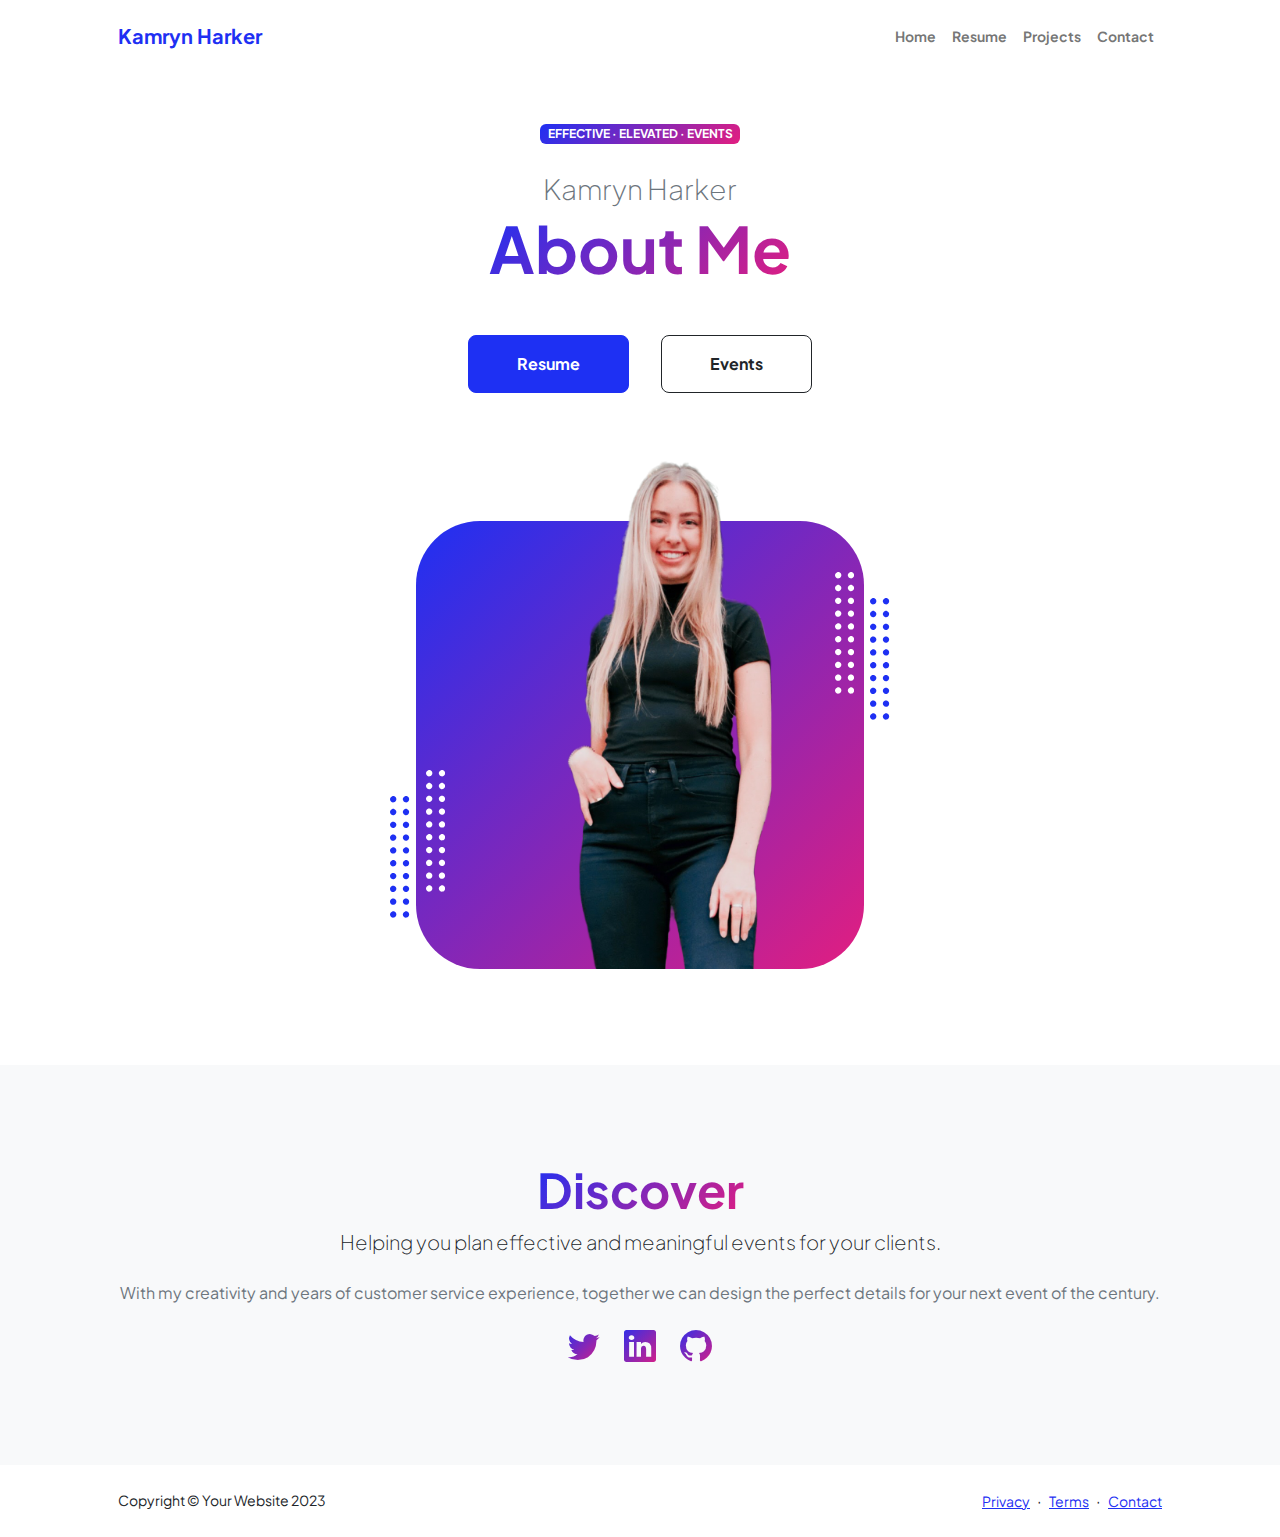
==== index.html @ 3b92400e "Add files via upload" ====
<!DOCTYPE html>
<html lang="en">
    <head>
        <meta charset="utf-8" />
        <meta name="viewport" content="width=device-width, initial-scale=1, shrink-to-fit=no" />
        <meta name="description" content="" />
        <meta name="author" content="" />
        <title>Kamryn Harker About me</title>
        <!-- Favicon-->
        <link rel="icon" type="image/x-icon" href="assets/favicon.ico" />
        <!-- Custom Google font-->
        <link rel="preconnect" href="https://fonts.googleapis.com" />
        <link rel="preconnect" href="https://fonts.gstatic.com" crossorigin />
        <link href="https://fonts.googleapis.com/css2?family=Plus+Jakarta+Sans:wght@100;200;300;400;500;600;700;800;900&amp;display=swap" rel="stylesheet" />
        <!-- Bootstrap icons-->
        <link href="https://cdn.jsdelivr.net/npm/bootstrap-icons@1.8.1/font/bootstrap-icons.css" rel="stylesheet" />
        <!-- Core theme CSS (includes Bootstrap)-->
        <link href="css/styles.css" rel="stylesheet" />
    </head>
    <body class="d-flex flex-column h-100">
        <main class="flex-shrink-0">
            <!-- Navigation-->
            <nav class="navbar navbar-expand-lg navbar-light bg-white py-3">
                <div class="container px-5">
                    <a class="navbar-brand" href="index.html"><span class="fw-bolder text-primary">Kamryn Harker</span></a>
                    <button class="navbar-toggler" type="button" data-bs-toggle="collapse" data-bs-target="#navbarSupportedContent" aria-controls="navbarSupportedContent" aria-expanded="false" aria-label="Toggle navigation"><span class="navbar-toggler-icon"></span></button>
                    <div class="collapse navbar-collapse" id="navbarSupportedContent">
                        <ul class="navbar-nav ms-auto mb-2 mb-lg-0 small fw-bolder">
                            <li class="nav-item"><a class="nav-link" href="index.html">Home</a></li>
                            <li class="nav-item"><a class="nav-link" href="resume.html">Resume</a></li>
                            <li class="nav-item"><a class="nav-link" href="projects.html">Projects</a></li>
                            <li class="nav-item"><a class="nav-link" href="contact.html">Contact</a></li>
                        </ul>
                    </div>
                </div>
            </nav>
            <!-- Header-->
            <header class="py-5">
                <div class="container px-5 pb-5">
                    <div class="row gx-5 align-items-center">
                        <div class="col-xxl-5">
                            <!-- Header text content-->
                            <div class="text-center text-xxl-start">
                                <div class="badge bg-gradient-primary-to-secondary text-white mb-4"><div class="text-uppercase">Effective &middot; Elevated &middot; Events </div></div>
                                <div class="fs-3 fw-light text-muted">Kamryn Harker</div>
                                <h1 class="display-3 fw-bolder mb-5"><span class="text-gradient d-inline">About Me</span></h1>
                                <div class="d-grid gap-3 d-sm-flex justify-content-sm-center justify-content-xxl-start mb-3">
                                    <a class="btn btn-primary btn-lg px-5 py-3 me-sm-3 fs-6 fw-bolder" href="resume.html">Resume</a>
                                    <a class="btn btn-outline-dark btn-lg px-5 py-3 fs-6 fw-bolder" href="projects.html">Events</a>
                                </div>
                            </div>
                        </div>
                        <div class="col-xxl-7">
                            <!-- Header profile picture-->
                            <div class="d-flex justify-content-center mt-5 mt-xxl-0">
                                <div class="profile bg-gradient-primary-to-secondary">
                                    <!-- TIP: For best results, use a photo with a transparent background like the demo example below-->
                                    <!-- Watch a tutorial on how to do this on YouTube (link)-->
                                    <img class="profile-img" src="assets/My project-1.png" alt="..." />
                                    <div class="dots-1">
                                        <!-- SVG Dots-->
                                        <svg version="1.1" xmlns="http://www.w3.org/2000/svg" xmlns:xlink="http://www.w3.org/1999/xlink" x="0px" y="0px" viewBox="0 0 191.6 1215.4" style="enable-background: new 0 0 191.6 1215.4" xml:space="preserve">
                                            <g transform="translate(0.000000,1280.000000) scale(0.100000,-0.100000)">
                                                <path d="M227.7,12788.6c-105-35-200-141-222-248c-43-206,163-412,369-369c155,32,275,190,260,339c-11,105-90,213-190,262        C383.7,12801.6,289.7,12808.6,227.7,12788.6z"></path>
                                                <path d="M1507.7,12788.6c-151-50-253-216-222-362c25-119,136-230,254-255c194-41,395,142,375,339c-11,105-90,213-190,262        C1663.7,12801.6,1569.7,12808.6,1507.7,12788.6z"></path>
                                                <path d="M227.7,11508.6c-105-35-200-141-222-248c-43-206,163-412,369-369c155,32,275,190,260,339c-11,105-90,213-190,262        C383.7,11521.6,289.7,11528.6,227.7,11508.6z"></path>
                                                <path d="M1507.7,11508.6c-151-50-253-216-222-362c25-119,136-230,254-255c194-41,395,142,375,339c-11,105-90,213-190,262        C1663.7,11521.6,1569.7,11528.6,1507.7,11508.6z"></path>
                                                <path d="M227.7,10228.6c-105-35-200-141-222-248c-43-206,163-412,369-369c155,32,275,190,260,339c-11,105-90,213-190,262        C383.7,10241.6,289.7,10248.6,227.7,10228.6z"></path>
                                                <path d="M1507.7,10228.6c-105-35-200-141-222-248c-43-206,163-412,369-369c155,32,275,190,260,339c-11,105-90,213-190,262        C1663.7,10241.6,1569.7,10248.6,1507.7,10228.6z"></path>
                                                <path d="M227.7,8948.6c-105-35-200-141-222-248c-43-206,163-412,369-369c155,32,275,190,260,339c-11,105-90,213-190,262        C383.7,8961.6,289.7,8968.6,227.7,8948.6z"></path>
                                                <path d="M1507.7,8948.6c-105-35-200-141-222-248c-43-206,163-412,369-369c155,32,275,190,260,339c-11,105-90,213-190,262        C1663.7,8961.6,1569.7,8968.6,1507.7,8948.6z"></path>
                                                <path d="M227.7,7668.6c-105-35-200-141-222-248c-43-206,163-412,369-369c155,32,275,190,260,339c-11,105-90,213-190,262        C383.7,7681.6,289.7,7688.6,227.7,7668.6z"></path>
                                                <path d="M1507.7,7668.6c-105-35-200-141-222-248c-43-206,163-412,369-369c155,32,275,190,260,339c-11,105-90,213-190,262        C1663.7,7681.6,1569.7,7688.6,1507.7,7668.6z"></path>
                                                <path d="M227.7,6388.6c-105-35-200-141-222-248c-43-206,163-412,369-369c155,32,275,190,260,339c-11,105-90,213-190,262        C383.7,6401.6,289.7,6408.6,227.7,6388.6z"></path>
                                                <path d="M1507.7,6388.6c-105-35-200-141-222-248c-43-206,163-412,369-369c155,32,275,190,260,339c-11,105-90,213-190,262        C1663.7,6401.6,1569.7,6408.6,1507.7,6388.6z"></path>
                                                <path d="M227.7,5108.6c-105-35-200-141-222-248c-43-206,163-412,369-369c155,32,275,190,260,339c-11,105-90,213-190,262        C383.7,5121.6,289.7,5128.6,227.7,5108.6z"></path>
                                                <path d="M1507.7,5108.6c-105-35-200-141-222-248c-43-206,163-412,369-369c155,32,275,190,260,339c-11,105-90,213-190,262        C1663.7,5121.6,1569.7,5128.6,1507.7,5108.6z"></path>
                                                <path d="M227.7,3828.6c-105-35-200-141-222-248c-43-206,163-412,369-369c155,32,275,190,260,339c-11,105-90,213-190,262        C383.7,3841.6,289.7,3848.6,227.7,3828.6z"></path>
                                                <path d="M1507.7,3828.6c-105-35-200-141-222-248c-43-206,163-412,369-369c155,32,275,190,260,339c-11,105-90,213-190,262        C1663.7,3841.6,1569.7,3848.6,1507.7,3828.6z"></path>
                                                <path d="M227.7,2548.6c-105-35-200-141-222-248c-43-206,163-412,369-369c155,32,275,190,260,339c-11,105-90,213-190,262        C383.7,2561.6,289.7,2568.6,227.7,2548.6z"></path>
                                                <path d="M1507.7,2548.6c-105-35-200-141-222-248c-43-206,163-412,369-369c155,32,275,190,260,339c-11,105-90,213-190,262        C1663.7,2561.6,1569.7,2568.6,1507.7,2548.6z"></path>
                                                <path d="M227.7,1268.6c-105-35-200-141-222-248c-43-206,163-412,369-369c155,32,275,190,260,339c-11,105-90,213-190,262        C383.7,1281.6,289.7,1288.6,227.7,1268.6z"></path>
                                                <path d="M1507.7,1268.6c-105-35-200-141-222-248c-43-206,163-412,369-369c155,32,275,190,260,339c-11,105-90,213-190,262        C1663.7,1281.6,1569.7,1288.6,1507.7,1268.6z"></path>
                                            </g>
                                        </svg>
                                        <!-- END of SVG dots-->
                                    </div>
                                    <div class="dots-2">
                                        <!-- SVG Dots-->
                                        <svg version="1.1" xmlns="http://www.w3.org/2000/svg" xmlns:xlink="http://www.w3.org/1999/xlink" x="0px" y="0px" viewBox="0 0 191.6 1215.4" style="enable-background: new 0 0 191.6 1215.4" xml:space="preserve">
                                            <g transform="translate(0.000000,1280.000000) scale(0.100000,-0.100000)">
                                                <path d="M227.7,12788.6c-105-35-200-141-222-248c-43-206,163-412,369-369c155,32,275,190,260,339c-11,105-90,213-190,262        C383.7,12801.6,289.7,12808.6,227.7,12788.6z"></path>
                                                <path d="M1507.7,12788.6c-151-50-253-216-222-362c25-119,136-230,254-255c194-41,395,142,375,339c-11,105-90,213-190,262        C1663.7,12801.6,1569.7,12808.6,1507.7,12788.6z"></path>
                                                <path d="M227.7,11508.6c-105-35-200-141-222-248c-43-206,163-412,369-369c155,32,275,190,260,339c-11,105-90,213-190,262        C383.7,11521.6,289.7,11528.6,227.7,11508.6z"></path>
                                                <path d="M1507.7,11508.6c-151-50-253-216-222-362c25-119,136-230,254-255c194-41,395,142,375,339c-11,105-90,213-190,262        C1663.7,11521.6,1569.7,11528.6,1507.7,11508.6z"></path>
                                                <path d="M227.7,10228.6c-105-35-200-141-222-248c-43-206,163-412,369-369c155,32,275,190,260,339c-11,105-90,213-190,262        C383.7,10241.6,289.7,10248.6,227.7,10228.6z"></path>
                                                <path d="M1507.7,10228.6c-105-35-200-141-222-248c-43-206,163-412,369-369c155,32,275,190,260,339c-11,105-90,213-190,262        C1663.7,10241.6,1569.7,10248.6,1507.7,10228.6z"></path>
                                                <path d="M227.7,8948.6c-105-35-200-141-222-248c-43-206,163-412,369-369c155,32,275,190,260,339c-11,105-90,213-190,262        C383.7,8961.6,289.7,8968.6,227.7,8948.6z"></path>
                                                <path d="M1507.7,8948.6c-105-35-200-141-222-248c-43-206,163-412,369-369c155,32,275,190,260,339c-11,105-90,213-190,262        C1663.7,8961.6,1569.7,8968.6,1507.7,8948.6z"></path>
                                                <path d="M227.7,7668.6c-105-35-200-141-222-248c-43-206,163-412,369-369c155,32,275,190,260,339c-11,105-90,213-190,262        C383.7,7681.6,289.7,7688.6,227.7,7668.6z"></path>
                                                <path d="M1507.7,7668.6c-105-35-200-141-222-248c-43-206,163-412,369-369c155,32,275,190,260,339c-11,105-90,213-190,262        C1663.7,7681.6,1569.7,7688.6,1507.7,7668.6z"></path>
                                                <path d="M227.7,6388.6c-105-35-200-141-222-248c-43-206,163-412,369-369c155,32,275,190,260,339c-11,105-90,213-190,262        C383.7,6401.6,289.7,6408.6,227.7,6388.6z"></path>
                                                <path d="M1507.7,6388.6c-105-35-200-141-222-248c-43-206,163-412,369-369c155,32,275,190,260,339c-11,105-90,213-190,262        C1663.7,6401.6,1569.7,6408.6,1507.7,6388.6z"></path>
                                                <path d="M227.7,5108.6c-105-35-200-141-222-248c-43-206,163-412,369-369c155,32,275,190,260,339c-11,105-90,213-190,262        C383.7,5121.6,289.7,5128.6,227.7,5108.6z"></path>
                                                <path d="M1507.7,5108.6c-105-35-200-141-222-248c-43-206,163-412,369-369c155,32,275,190,260,339c-11,105-90,213-190,262        C1663.7,5121.6,1569.7,5128.6,1507.7,5108.6z"></path>
                                                <path d="M227.7,3828.6c-105-35-200-141-222-248c-43-206,163-412,369-369c155,32,275,190,260,339c-11,105-90,213-190,262        C383.7,3841.6,289.7,3848.6,227.7,3828.6z"></path>
                                                <path d="M1507.7,3828.6c-105-35-200-141-222-248c-43-206,163-412,369-369c155,32,275,190,260,339c-11,105-90,213-190,262        C1663.7,3841.6,1569.7,3848.6,1507.7,3828.6z"></path>
                                                <path d="M227.7,2548.6c-105-35-200-141-222-248c-43-206,163-412,369-369c155,32,275,190,260,339c-11,105-90,213-190,262        C383.7,2561.6,289.7,2568.6,227.7,2548.6z"></path>
                                                <path d="M1507.7,2548.6c-105-35-200-141-222-248c-43-206,163-412,369-369c155,32,275,190,260,339c-11,105-90,213-190,262        C1663.7,2561.6,1569.7,2568.6,1507.7,2548.6z"></path>
                                                <path d="M227.7,1268.6c-105-35-200-141-222-248c-43-206,163-412,369-369c155,32,275,190,260,339c-11,105-90,213-190,262        C383.7,1281.6,289.7,1288.6,227.7,1268.6z"></path>
                                                <path d="M1507.7,1268.6c-105-35-200-141-222-248c-43-206,163-412,369-369c155,32,275,190,260,339c-11,105-90,213-190,262        C1663.7,1281.6,1569.7,1288.6,1507.7,1268.6z"></path>
                                            </g>
                                        </svg>
                                        <!-- END of SVG dots-->
                                    </div>
                                    <div class="dots-3">
                                        <!-- SVG Dots-->
                                        <svg version="1.1" xmlns="http://www.w3.org/2000/svg" xmlns:xlink="http://www.w3.org/1999/xlink" x="0px" y="0px" viewBox="0 0 191.6 1215.4" style="enable-background: new 0 0 191.6 1215.4" xml:space="preserve">
                                            <g transform="translate(0.000000,1280.000000) scale(0.100000,-0.100000)">
                                                <path d="M227.7,12788.6c-105-35-200-141-222-248c-43-206,163-412,369-369c155,32,275,190,260,339c-11,105-90,213-190,262        C383.7,12801.6,289.7,12808.6,227.7,12788.6z"></path>
                                                <path d="M1507.7,12788.6c-151-50-253-216-222-362c25-119,136-230,254-255c194-41,395,142,375,339c-11,105-90,213-190,262        C1663.7,12801.6,1569.7,12808.6,1507.7,12788.6z"></path>
                                                <path d="M227.7,11508.6c-105-35-200-141-222-248c-43-206,163-412,369-369c155,32,275,190,260,339c-11,105-90,213-190,262        C383.7,11521.6,289.7,11528.6,227.7,11508.6z"></path>
                                                <path d="M1507.7,11508.6c-151-50-253-216-222-362c25-119,136-230,254-255c194-41,395,142,375,339c-11,105-90,213-190,262        C1663.7,11521.6,1569.7,11528.6,1507.7,11508.6z"></path>
                                                <path d="M227.7,10228.6c-105-35-200-141-222-248c-43-206,163-412,369-369c155,32,275,190,260,339c-11,105-90,213-190,262        C383.7,10241.6,289.7,10248.6,227.7,10228.6z"></path>
                                                <path d="M1507.7,10228.6c-105-35-200-141-222-248c-43-206,163-412,369-369c155,32,275,190,260,339c-11,105-90,213-190,262        C1663.7,10241.6,1569.7,10248.6,1507.7,10228.6z"></path>
                                                <path d="M227.7,8948.6c-105-35-200-141-222-248c-43-206,163-412,369-369c155,32,275,190,260,339c-11,105-90,213-190,262        C383.7,8961.6,289.7,8968.6,227.7,8948.6z"></path>
                                                <path d="M1507.7,8948.6c-105-35-200-141-222-248c-43-206,163-412,369-369c155,32,275,190,260,339c-11,105-90,213-190,262        C1663.7,8961.6,1569.7,8968.6,1507.7,8948.6z"></path>
                                                <path d="M227.7,7668.6c-105-35-200-141-222-248c-43-206,163-412,369-369c155,32,275,190,260,339c-11,105-90,213-190,262        C383.7,7681.6,289.7,7688.6,227.7,7668.6z"></path>
                                                <path d="M1507.7,7668.6c-105-35-200-141-222-248c-43-206,163-412,369-369c155,32,275,190,260,339c-11,105-90,213-190,262        C1663.7,7681.6,1569.7,7688.6,1507.7,7668.6z"></path>
                                                <path d="M227.7,6388.6c-105-35-200-141-222-248c-43-206,163-412,369-369c155,32,275,190,260,339c-11,105-90,213-190,262        C383.7,6401.6,289.7,6408.6,227.7,6388.6z"></path>
                                                <path d="M1507.7,6388.6c-105-35-200-141-222-248c-43-206,163-412,369-369c155,32,275,190,260,339c-11,105-90,213-190,262        C1663.7,6401.6,1569.7,6408.6,1507.7,6388.6z"></path>
                                                <path d="M227.7,5108.6c-105-35-200-141-222-248c-43-206,163-412,369-369c155,32,275,190,260,339c-11,105-90,213-190,262        C383.7,5121.6,289.7,5128.6,227.7,5108.6z"></path>
                                                <path d="M1507.7,5108.6c-105-35-200-141-222-248c-43-206,163-412,369-369c155,32,275,190,260,339c-11,105-90,213-190,262        C1663.7,5121.6,1569.7,5128.6,1507.7,5108.6z"></path>
                                                <path d="M227.7,3828.6c-105-35-200-141-222-248c-43-206,163-412,369-369c155,32,275,190,260,339c-11,105-90,213-190,262        C383.7,3841.6,289.7,3848.6,227.7,3828.6z"></path>
                                                <path d="M1507.7,3828.6c-105-35-200-141-222-248c-43-206,163-412,369-369c155,32,275,190,260,339c-11,105-90,213-190,262        C1663.7,3841.6,1569.7,3848.6,1507.7,3828.6z"></path>
                                                <path d="M227.7,2548.6c-105-35-200-141-222-248c-43-206,163-412,369-369c155,32,275,190,260,339c-11,105-90,213-190,262        C383.7,2561.6,289.7,2568.6,227.7,2548.6z"></path>
                                                <path d="M1507.7,2548.6c-105-35-200-141-222-248c-43-206,163-412,369-369c155,32,275,190,260,339c-11,105-90,213-190,262        C1663.7,2561.6,1569.7,2568.6,1507.7,2548.6z"></path>
                                                <path d="M227.7,1268.6c-105-35-200-141-222-248c-43-206,163-412,369-369c155,32,275,190,260,339c-11,105-90,213-190,262        C383.7,1281.6,289.7,1288.6,227.7,1268.6z"></path>
                                                <path d="M1507.7,1268.6c-105-35-200-141-222-248c-43-206,163-412,369-369c155,32,275,190,260,339c-11,105-90,213-190,262        C1663.7,1281.6,1569.7,1288.6,1507.7,1268.6z"></path>
                                            </g>
                                        </svg>
                                        <!-- END of SVG dots-->
                                    </div>
                                    <div class="dots-4">
                                        <!-- SVG Dots-->
                                        <svg version="1.1" xmlns="http://www.w3.org/2000/svg" xmlns:xlink="http://www.w3.org/1999/xlink" x="0px" y="0px" viewBox="0 0 191.6 1215.4" style="enable-background: new 0 0 191.6 1215.4" xml:space="preserve">
                                            <g transform="translate(0.000000,1280.000000) scale(0.100000,-0.100000)">
                                                <path d="M227.7,12788.6c-105-35-200-141-222-248c-43-206,163-412,369-369c155,32,275,190,260,339c-11,105-90,213-190,262        C383.7,12801.6,289.7,12808.6,227.7,12788.6z"></path>
                                                <path d="M1507.7,12788.6c-151-50-253-216-222-362c25-119,136-230,254-255c194-41,395,142,375,339c-11,105-90,213-190,262        C1663.7,12801.6,1569.7,12808.6,1507.7,12788.6z"></path>
                                                <path d="M227.7,11508.6c-105-35-200-141-222-248c-43-206,163-412,369-369c155,32,275,190,260,339c-11,105-90,213-190,262        C383.7,11521.6,289.7,11528.6,227.7,11508.6z"></path>
                                                <path d="M1507.7,11508.6c-151-50-253-216-222-362c25-119,136-230,254-255c194-41,395,142,375,339c-11,105-90,213-190,262        C1663.7,11521.6,1569.7,11528.6,1507.7,11508.6z"></path>
                                                <path d="M227.7,10228.6c-105-35-200-141-222-248c-43-206,163-412,369-369c155,32,275,190,260,339c-11,105-90,213-190,262        C383.7,10241.6,289.7,10248.6,227.7,10228.6z"></path>
                                                <path d="M1507.7,10228.6c-105-35-200-141-222-248c-43-206,163-412,369-369c155,32,275,190,260,339c-11,105-90,213-190,262        C1663.7,10241.6,1569.7,10248.6,1507.7,10228.6z"></path>
                                                <path d="M227.7,8948.6c-105-35-200-141-222-248c-43-206,163-412,369-369c155,32,275,190,260,339c-11,105-90,213-190,262        C383.7,8961.6,289.7,8968.6,227.7,8948.6z"></path>
                                                <path d="M1507.7,8948.6c-105-35-200-141-222-248c-43-206,163-412,369-369c155,32,275,190,260,339c-11,105-90,213-190,262        C1663.7,8961.6,1569.7,8968.6,1507.7,8948.6z"></path>
                                                <path d="M227.7,7668.6c-105-35-200-141-222-248c-43-206,163-412,369-369c155,32,275,190,260,339c-11,105-90,213-190,262        C383.7,7681.6,289.7,7688.6,227.7,7668.6z"></path>
                                                <path d="M1507.7,7668.6c-105-35-200-141-222-248c-43-206,163-412,369-369c155,32,275,190,260,339c-11,105-90,213-190,262        C1663.7,7681.6,1569.7,7688.6,1507.7,7668.6z"></path>
                                                <path d="M227.7,6388.6c-105-35-200-141-222-248c-43-206,163-412,369-369c155,32,275,190,260,339c-11,105-90,213-190,262        C383.7,6401.6,289.7,6408.6,227.7,6388.6z"></path>
                                                <path d="M1507.7,6388.6c-105-35-200-141-222-248c-43-206,163-412,369-369c155,32,275,190,260,339c-11,105-90,213-190,262        C1663.7,6401.6,1569.7,6408.6,1507.7,6388.6z"></path>
                                                <path d="M227.7,5108.6c-105-35-200-141-222-248c-43-206,163-412,369-369c155,32,275,190,260,339c-11,105-90,213-190,262        C383.7,5121.6,289.7,5128.6,227.7,5108.6z"></path>
                                                <path d="M1507.7,5108.6c-105-35-200-141-222-248c-43-206,163-412,369-369c155,32,275,190,260,339c-11,105-90,213-190,262        C1663.7,5121.6,1569.7,5128.6,1507.7,5108.6z"></path>
                                                <path d="M227.7,3828.6c-105-35-200-141-222-248c-43-206,163-412,369-369c155,32,275,190,260,339c-11,105-90,213-190,262        C383.7,3841.6,289.7,3848.6,227.7,3828.6z"></path>
                                                <path d="M1507.7,3828.6c-105-35-200-141-222-248c-43-206,163-412,369-369c155,32,275,190,260,339c-11,105-90,213-190,262        C1663.7,3841.6,1569.7,3848.6,1507.7,3828.6z"></path>
                                                <path d="M227.7,2548.6c-105-35-200-141-222-248c-43-206,163-412,369-369c155,32,275,190,260,339c-11,105-90,213-190,262        C383.7,2561.6,289.7,2568.6,227.7,2548.6z"></path>
                                                <path d="M1507.7,2548.6c-105-35-200-141-222-248c-43-206,163-412,369-369c155,32,275,190,260,339c-11,105-90,213-190,262        C1663.7,2561.6,1569.7,2568.6,1507.7,2548.6z"></path>
                                                <path d="M227.7,1268.6c-105-35-200-141-222-248c-43-206,163-412,369-369c155,32,275,190,260,339c-11,105-90,213-190,262        C383.7,1281.6,289.7,1288.6,227.7,1268.6z"></path>
                                                <path d="M1507.7,1268.6c-105-35-200-141-222-248c-43-206,163-412,369-369c155,32,275,190,260,339c-11,105-90,213-190,262        C1663.7,1281.6,1569.7,1288.6,1507.7,1268.6z"></path>
                                            </g>
                                        </svg>
                                        <!-- END of SVG dots-->
                                    </div>
                                </div>
                            </div>
                        </div>
                    </div>
                </div>
            </header>
            <!-- About Section-->
            <section class="bg-light py-5">
                <div class="container px-5">
                    <div class="row gx-5 justify-content-center">
                        <div class="col-xxl-8">
                            <div class="text-center my-5">
                                <h2 class="display-5 fw-bolder"><span class="text-gradient d-inline">Discover</span></h2>
                                <p class="lead fw-light mb-4">Helping you plan effective and meaningful events for your clients.</p>
                                <p class="text-muted">With my creativity and years of customer service experience, together we can design the perfect details for your next event of the century.</p>
                                <div class="d-flex justify-content-center fs-2 gap-4">
                                    <a class="text-gradient" href="https://twitter.com/Kamrynharker001"><i class="bi bi-twitter"></i></a>
                                    <a class="text-gradient" href="https://www.linkedin.com/in/kamryn-harker-b44a71188/"><i class="bi bi-linkedin"></i></a>
                                    <a class="text-gradient" href="https://github.com/kamrynharker/is201/upload/main"><i class="bi bi-github"></i></a>
                                </div>
                            </div>
                        </div>
                    </div>
                </div>
            </section>
        </main>
        <!-- Footer-->
        <footer class="bg-white py-4 mt-auto">
            <div class="container px-5">
                <div class="row align-items-center justify-content-between flex-column flex-sm-row">
                    <div class="col-auto"><div class="small m-0">Copyright &copy; Your Website 2023</div></div>
                    <div class="col-auto">
                        <a class="small" href="#!">Privacy</a>
                        <span class="mx-1">&middot;</span>
                        <a class="small" href="#!">Terms</a>
                        <span class="mx-1">&middot;</span>
                        <a class="small" href="contact.html">Contact</a>
                    </div>
                </div>
            </div>
        </footer>
        <!-- Bootstrap core JS-->
        <script src="https://cdn.jsdelivr.net/npm/bootstrap@5.2.3/dist/js/bootstrap.bundle.min.js"></script>
        <!-- Core theme JS-->
        <script src="js/scripts.js"></script>
    </body>
</html>
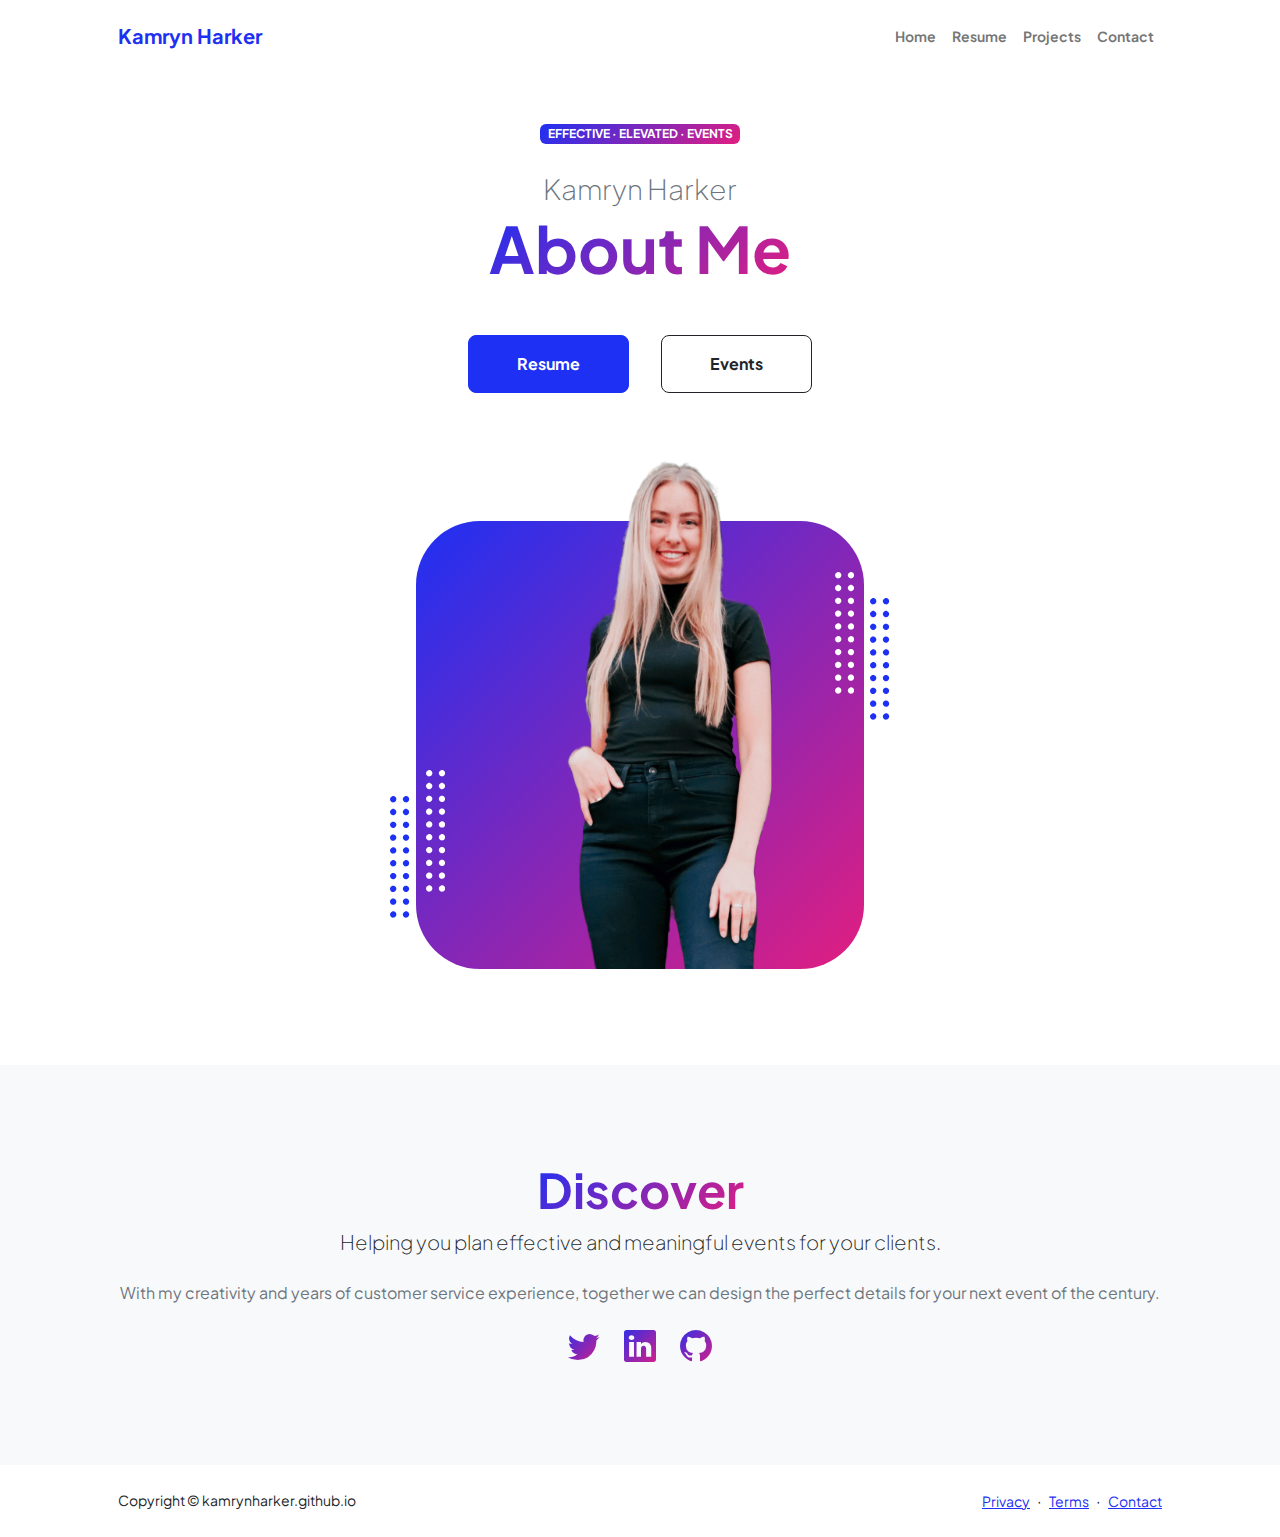
==== commit 1200ef70: "Add files via upload" ====
--- a/index.html
+++ b/index.html
@@ -199,7 +199,7 @@
         <footer class="bg-white py-4 mt-auto">
             <div class="container px-5">
                 <div class="row align-items-center justify-content-between flex-column flex-sm-row">
-                    <div class="col-auto"><div class="small m-0">Copyright &copy; Your Website 2023</div></div>
+                    <div class="col-auto"><div class="small m-0">Copyright &copy; kamrynharker.github.io</div></div>
                     <div class="col-auto">
                         <a class="small" href="#!">Privacy</a>
                         <span class="mx-1">&middot;</span>
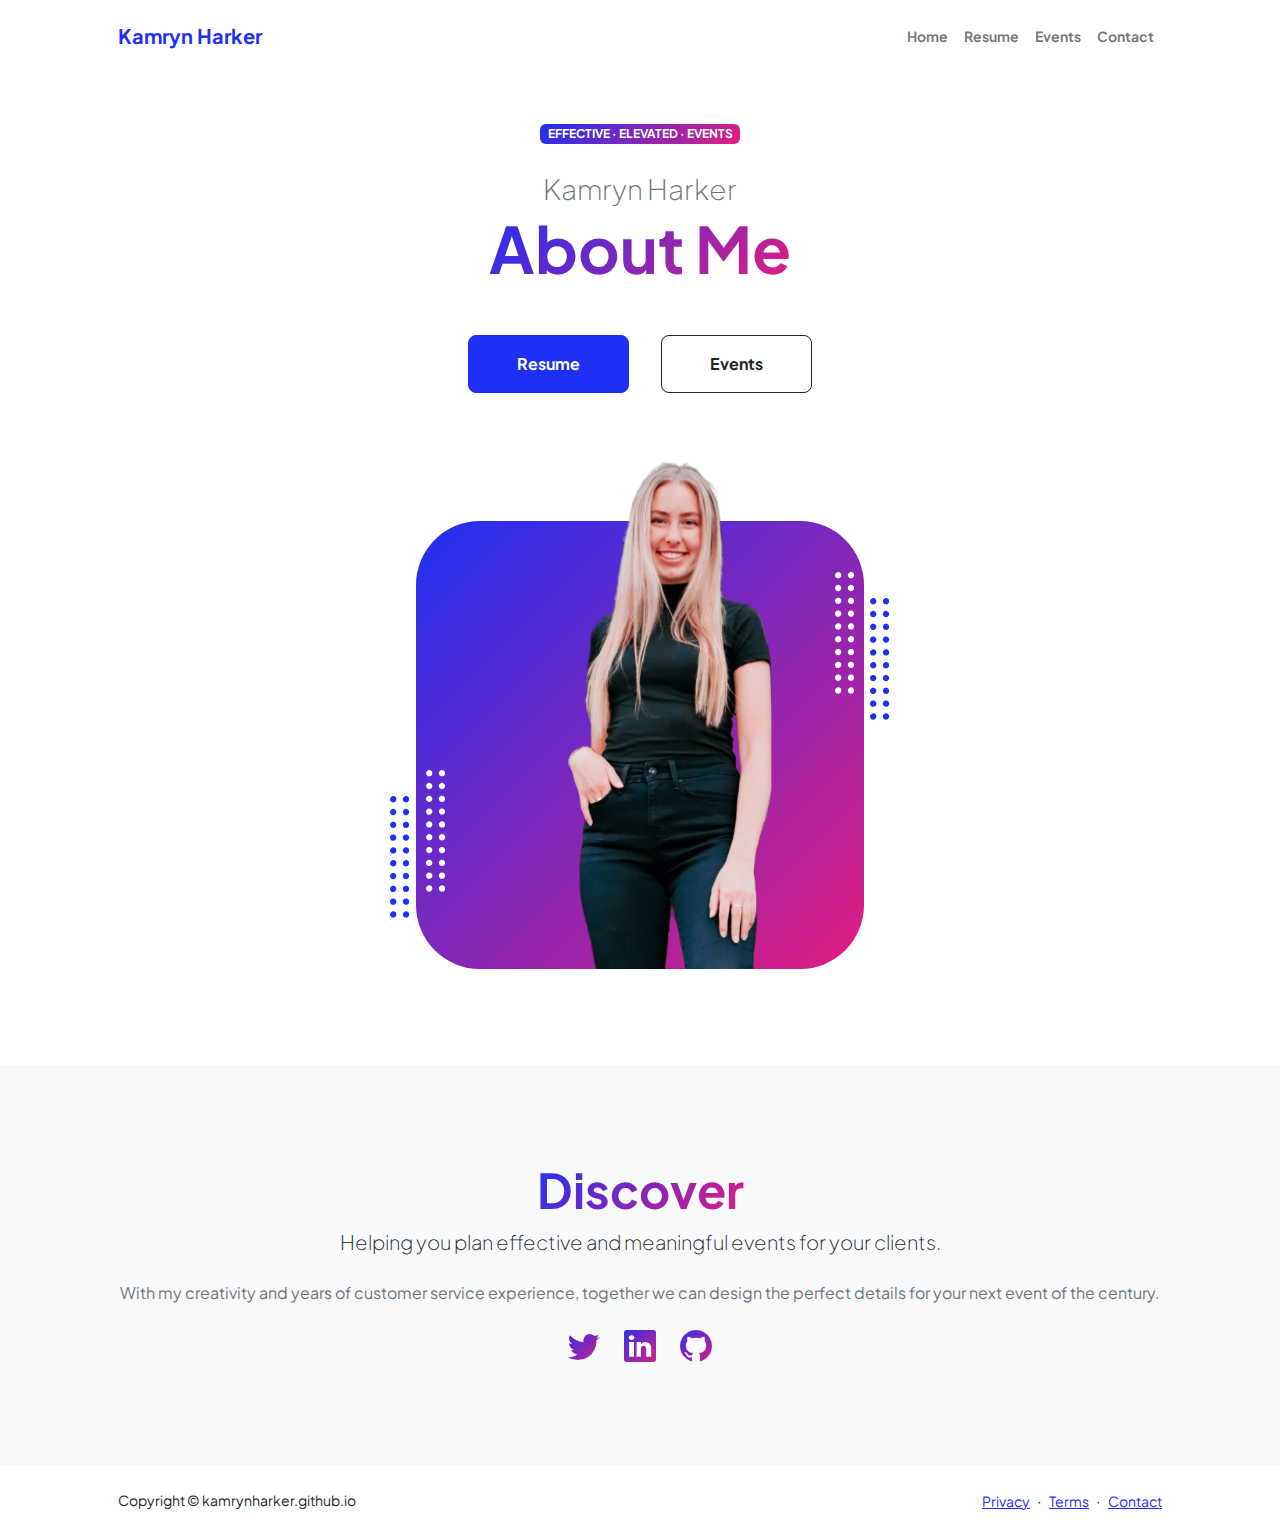
==== commit 58ea354e: "Add files via upload" ====
--- a/index.html
+++ b/index.html
@@ -28,7 +28,7 @@
                         <ul class="navbar-nav ms-auto mb-2 mb-lg-0 small fw-bolder">
                             <li class="nav-item"><a class="nav-link" href="index.html">Home</a></li>
                             <li class="nav-item"><a class="nav-link" href="resume.html">Resume</a></li>
-                            <li class="nav-item"><a class="nav-link" href="projects.html">Projects</a></li>
+                            <li class="nav-item"><a class="nav-link" href="projects.html">Events</a></li>
                             <li class="nav-item"><a class="nav-link" href="contact.html">Contact</a></li>
                         </ul>
                     </div>
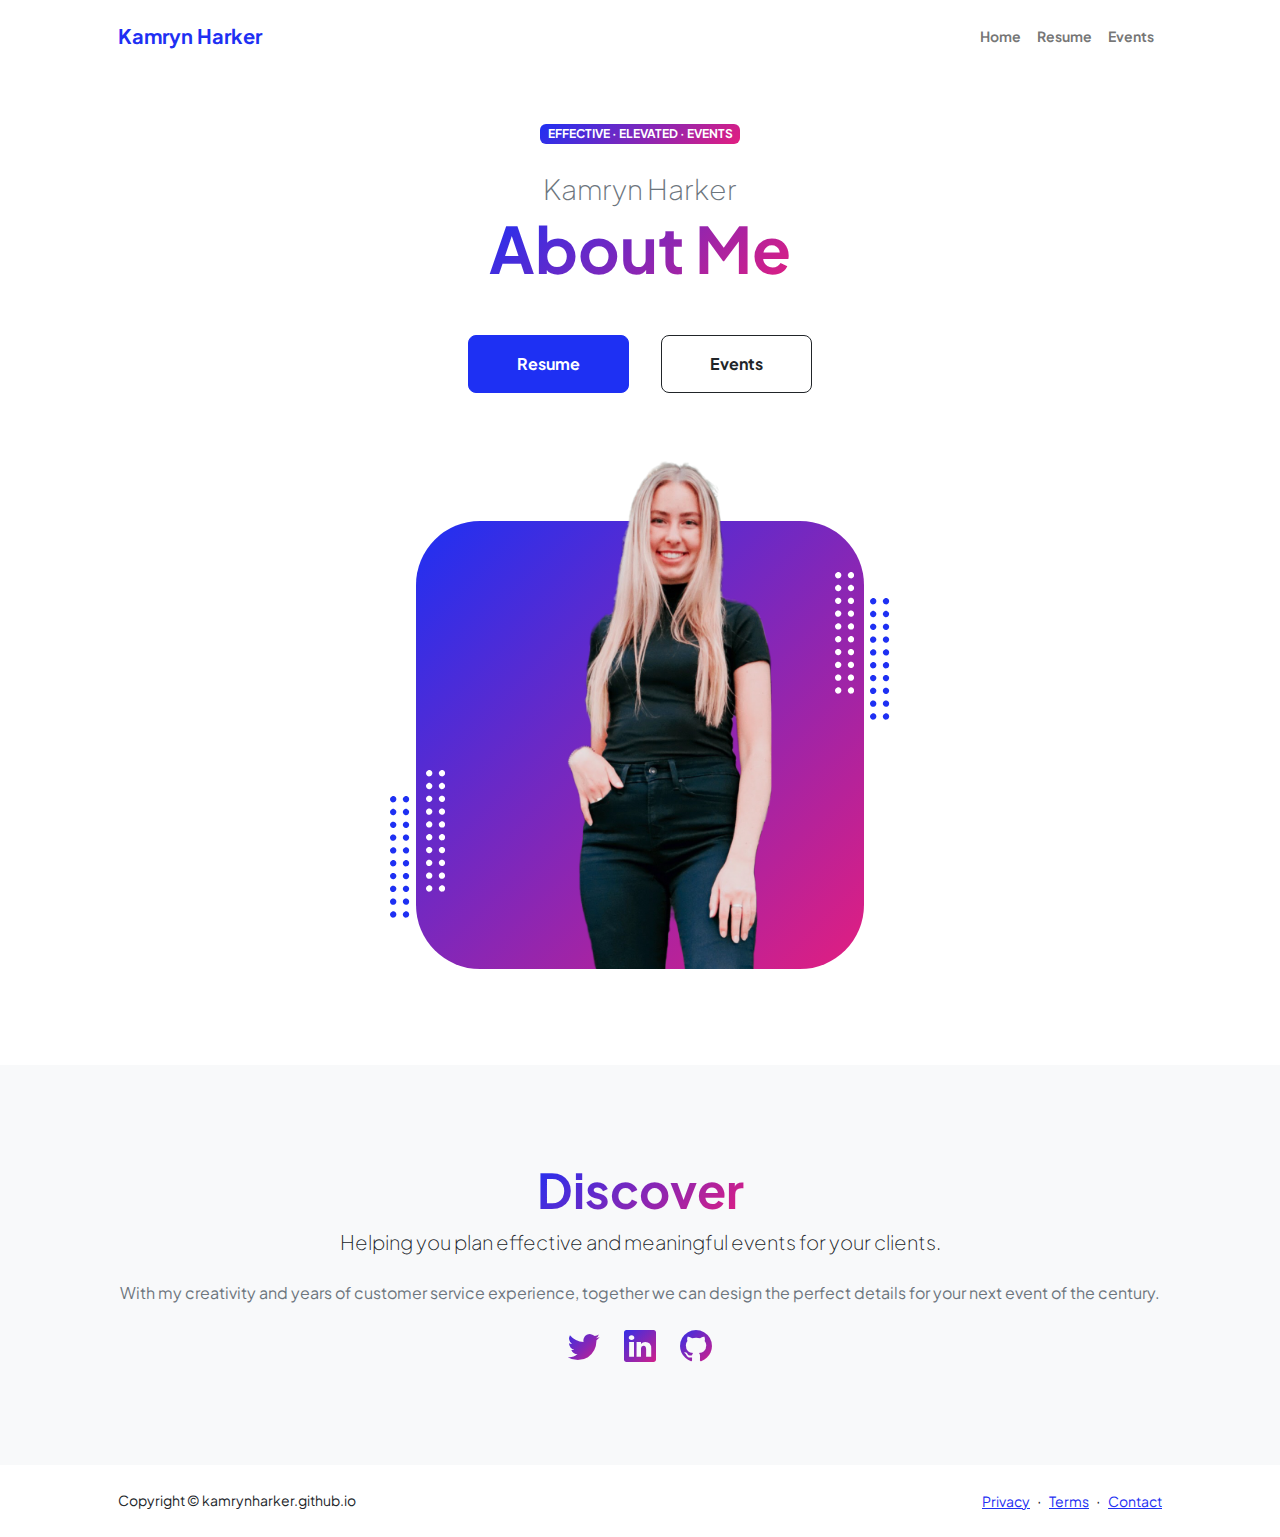
==== commit 9cf8daf9: "Add files via upload" ====
--- a/index.html
+++ b/index.html
@@ -29,7 +29,7 @@
                             <li class="nav-item"><a class="nav-link" href="index.html">Home</a></li>
                             <li class="nav-item"><a class="nav-link" href="resume.html">Resume</a></li>
                             <li class="nav-item"><a class="nav-link" href="projects.html">Events</a></li>
-                            <li class="nav-item"><a class="nav-link" href="contact.html">Contact</a></li>
+                            <!--<li class="nav-item"><a class="nav-link" href="contact.html">Contact</a></li>-->
                         </ul>
                     </div>
                 </div>
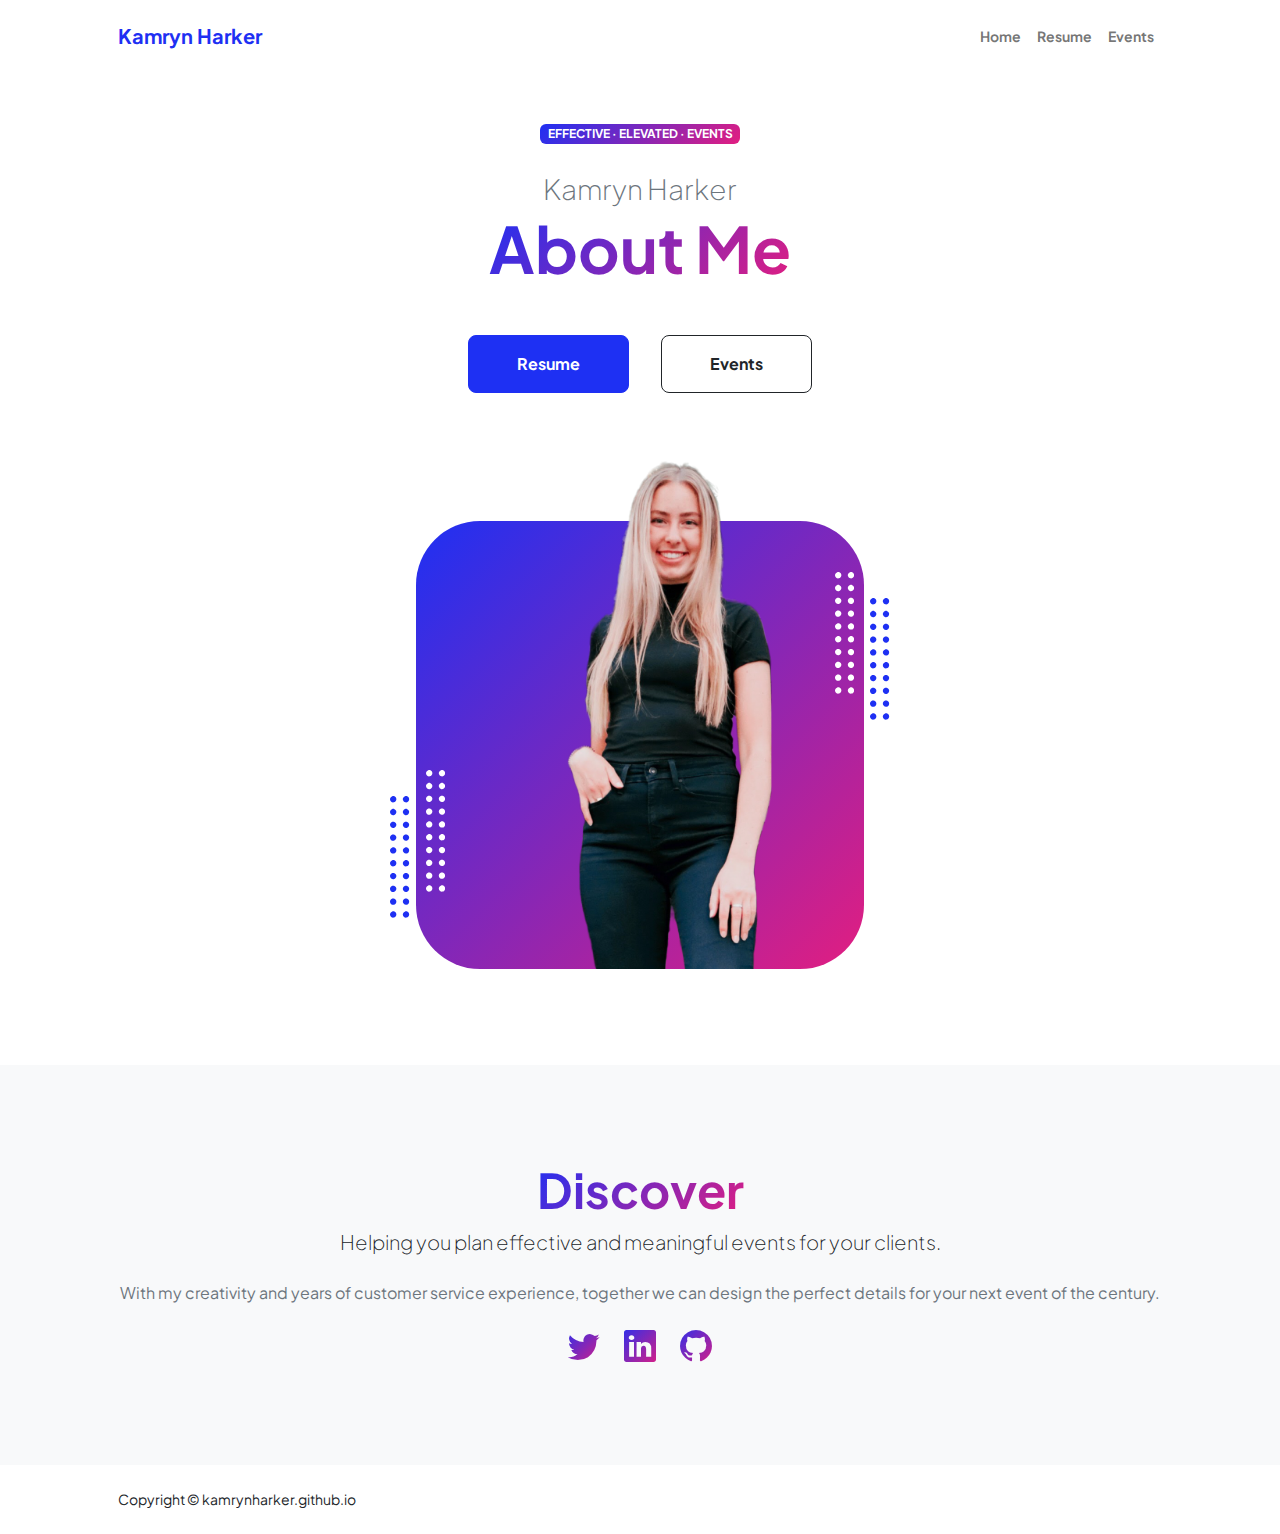
==== commit 8734c7ee: "Add files via upload" ====
--- a/index.html
+++ b/index.html
@@ -201,11 +201,11 @@
                 <div class="row align-items-center justify-content-between flex-column flex-sm-row">
                     <div class="col-auto"><div class="small m-0">Copyright &copy; kamrynharker.github.io</div></div>
                     <div class="col-auto">
-                        <a class="small" href="#!">Privacy</a>
+                        <!--<a class="small" href="#!">Privacy</a>
                         <span class="mx-1">&middot;</span>
                         <a class="small" href="#!">Terms</a>
                         <span class="mx-1">&middot;</span>
-                        <a class="small" href="contact.html">Contact</a>
+                        <a class="small" href="contact.html">Contact</a>-->
                     </div>
                 </div>
             </div>
